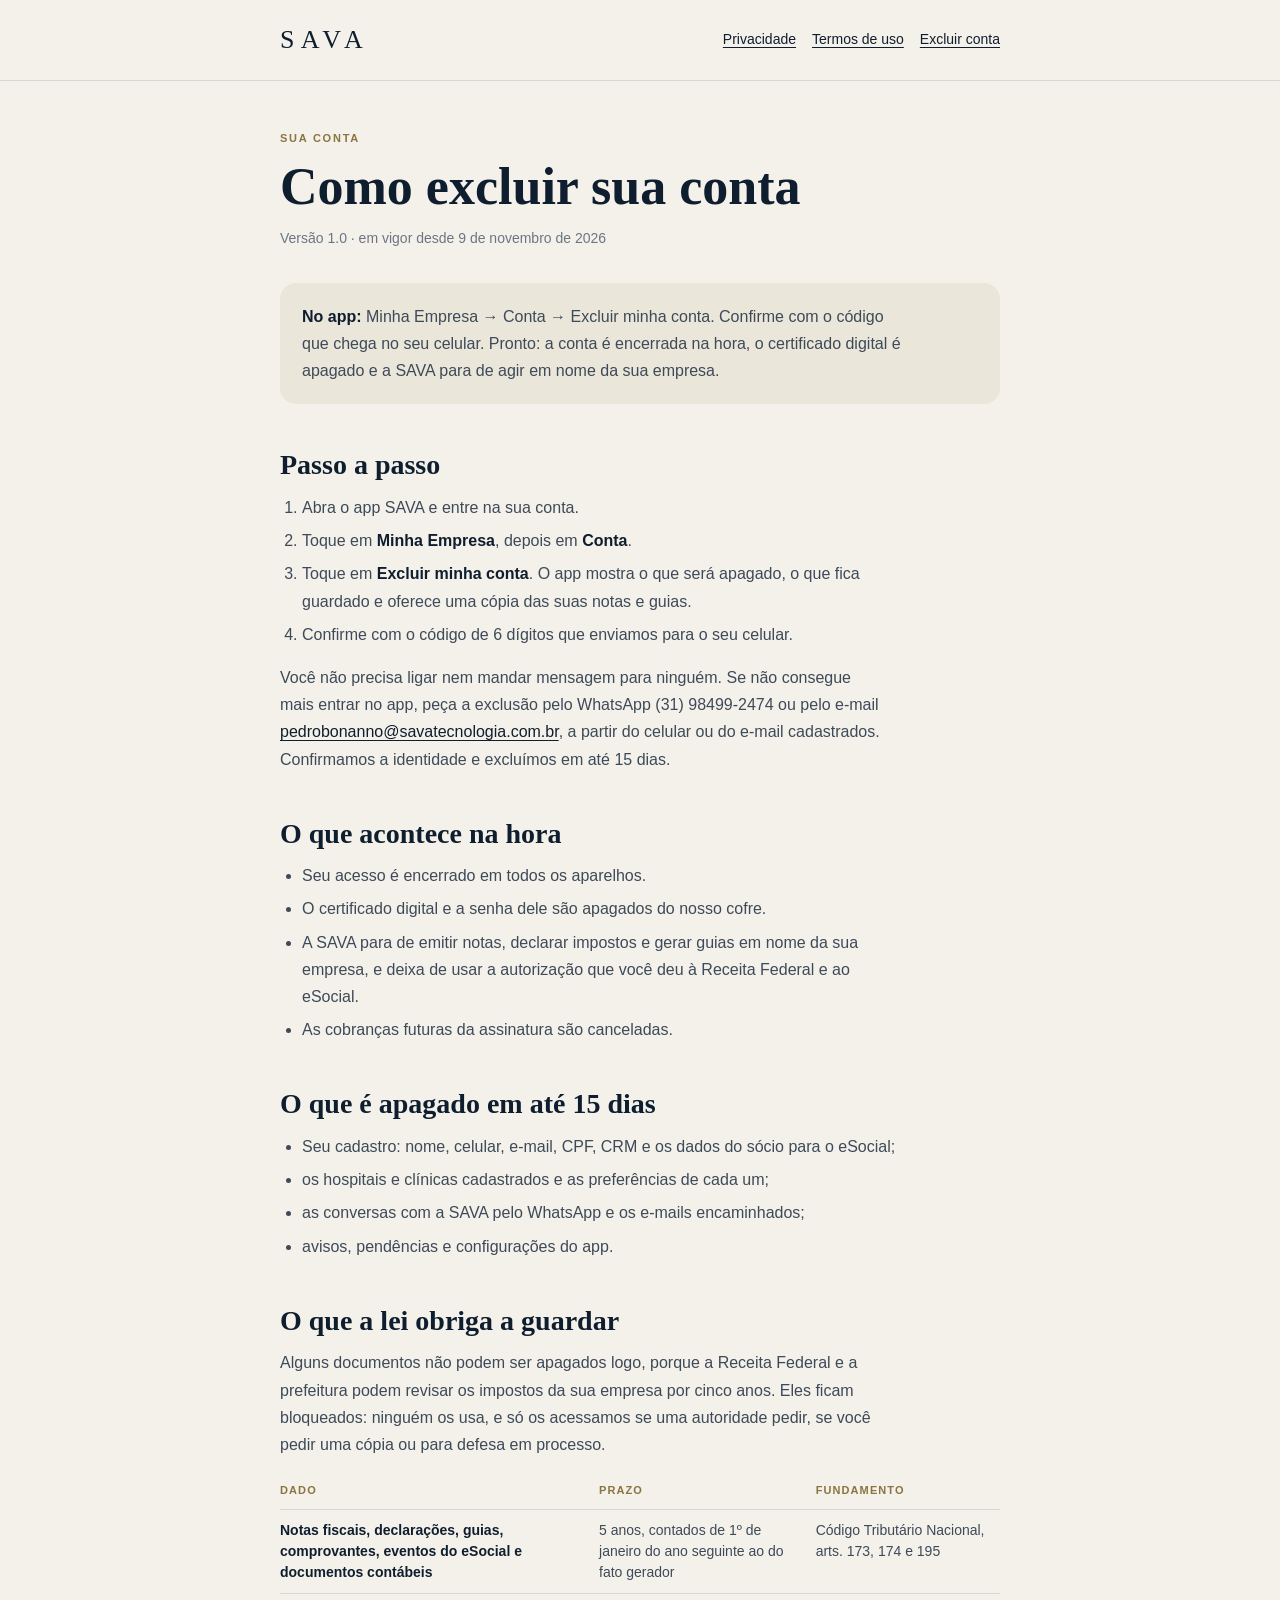
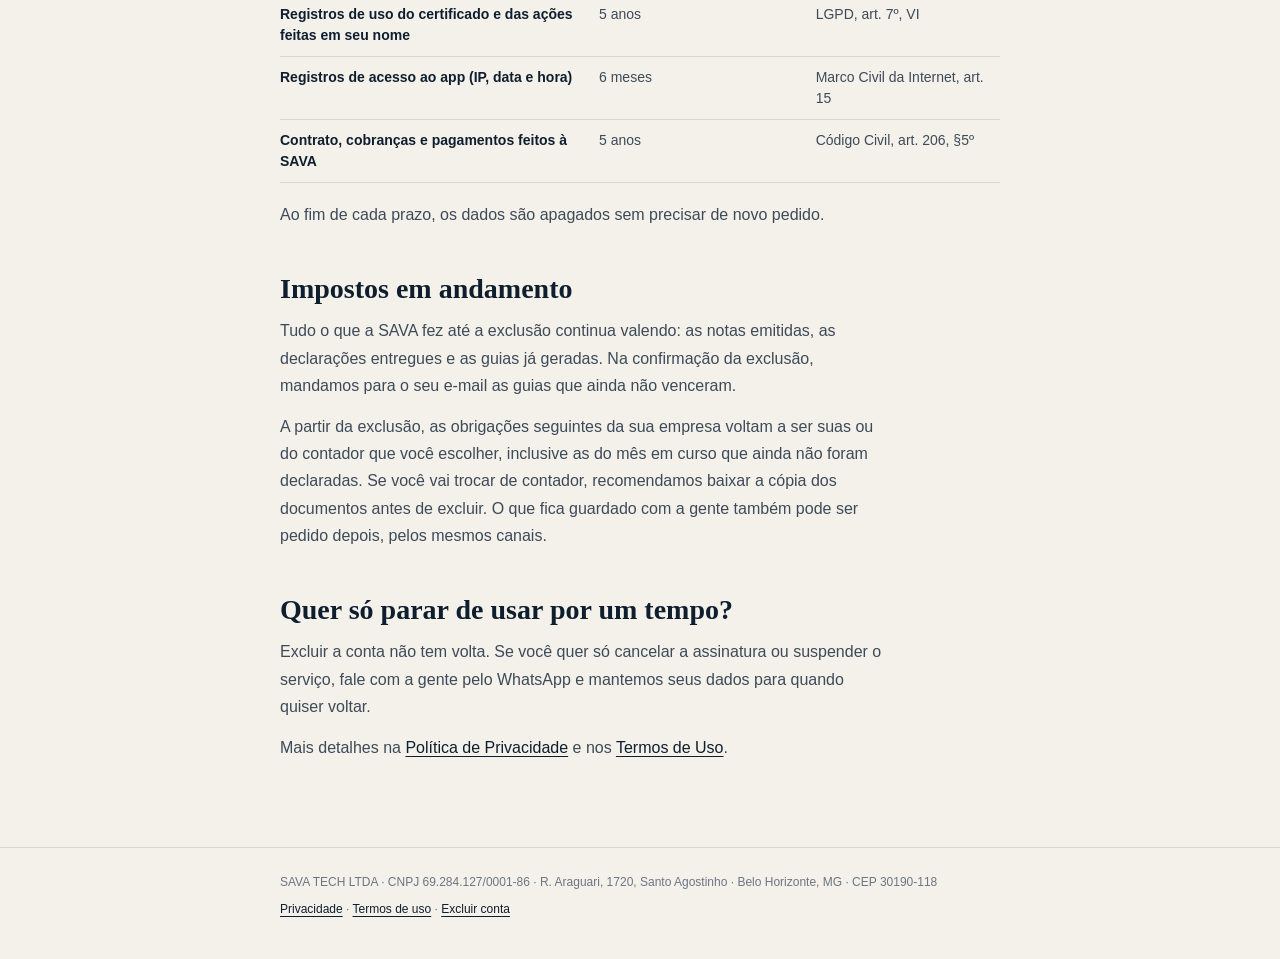
==== excluir-conta.html @ 722feccc "Publica política de privacidade, termos de uso e página de exclusão de conta Exigidos pela Apple par" ====
<!DOCTYPE html>
<html lang="pt-BR">
<head>
<meta charset="utf-8">
<meta name="viewport" content="width=device-width, initial-scale=1">
<title>Excluir conta · SAVA</title>
<meta name="description" content="Como excluir sua conta na SAVA, o que é apagado na hora e o que a lei obriga a guardar.">
<link rel="canonical" href="https://savatecnologia.com.br/excluir-conta">
<meta name="theme-color" content="#0f1e2e">
<link rel="icon" href="/favicon.ico" sizes="32x32">
<link rel="icon" type="image/svg+xml" href="/favicon.svg">
<link rel="stylesheet" href="/legal.css">
</head>
<body>
<header class="topo"><div><a class="marca" href="/">SAVA</a><nav aria-label="Documentos legais"><a href="/privacidade">Privacidade</a><a href="/termos">Termos de uso</a><a href="/excluir-conta" aria-current="page">Excluir conta</a></nav></div></header>
<main>
  <p class="olho">Sua conta</p>
  <h1>Como excluir sua conta</h1>
  <p class="vigencia">Versão 1.0 · em vigor desde 9 de novembro de 2026</p>

  <div class="resumo">
    <p><strong>No app:</strong> Minha Empresa → Conta → Excluir minha conta. Confirme com o código que chega no seu celular. Pronto: a conta é encerrada na hora, o certificado digital é apagado e a SAVA para de agir em nome da sua empresa.</p>
  </div>

  <h2>Passo a passo</h2>
  <ol>
    <li>Abra o app SAVA e entre na sua conta.</li>
    <li>Toque em <strong>Minha Empresa</strong>, depois em <strong>Conta</strong>.</li>
    <li>Toque em <strong>Excluir minha conta</strong>. O app mostra o que será apagado, o que fica guardado e oferece uma cópia das suas notas e guias.</li>
    <li>Confirme com o código de 6 dígitos que enviamos para o seu celular.</li>
  </ol>
  <p>Você não precisa ligar nem mandar mensagem para ninguém. Se não consegue mais entrar no app, peça a exclusão pelo WhatsApp (31) 98499-2474 ou pelo e-mail <a href="mailto:pedrobonanno@savatecnologia.com.br">pedrobonanno@savatecnologia.com.br</a>, a partir do celular ou do e-mail cadastrados. Confirmamos a identidade e excluímos em até 15 dias.</p>

  <h2>O que acontece na hora</h2>
  <ul>
    <li>Seu acesso é encerrado em todos os aparelhos.</li>
    <li>O certificado digital e a senha dele são apagados do nosso cofre.</li>
    <li>A SAVA para de emitir notas, declarar impostos e gerar guias em nome da sua empresa, e deixa de usar a autorização que você deu à Receita Federal e ao eSocial.</li>
    <li>As cobranças futuras da assinatura são canceladas.</li>
  </ul>

  <h2>O que é apagado em até 15 dias</h2>
  <ul>
    <li>Seu cadastro: nome, celular, e-mail, CPF, CRM e os dados do sócio para o eSocial;</li>
    <li>os hospitais e clínicas cadastrados e as preferências de cada um;</li>
    <li>as conversas com a SAVA pelo WhatsApp e os e-mails encaminhados;</li>
    <li>avisos, pendências e configurações do app.</li>
  </ul>

  <h2>O que a lei obriga a guardar</h2>
  <p>Alguns documentos não podem ser apagados logo, porque a Receita Federal e a prefeitura podem revisar os impostos da sua empresa por cinco anos. Eles ficam bloqueados: ninguém os usa, e só os acessamos se uma autoridade pedir, se você pedir uma cópia ou para defesa em processo.</p>
  <div class="tabela">
    <table>
      <thead><tr><th>Dado</th><th>Prazo</th><th>Fundamento</th></tr></thead>
      <tbody>
        <tr><td>Notas fiscais, declarações, guias, comprovantes, eventos do eSocial e documentos contábeis</td><td>5 anos, contados de 1º de janeiro do ano seguinte ao do fato gerador</td><td>Código Tributário Nacional, arts. 173, 174 e 195</td></tr>
        <tr><td>Registros de uso do certificado e das ações feitas em seu nome</td><td>5 anos</td><td>LGPD, art. 7º, VI</td></tr>
        <tr><td>Registros de acesso ao app (IP, data e hora)</td><td>6 meses</td><td>Marco Civil da Internet, art. 15</td></tr>
        <tr><td>Contrato, cobranças e pagamentos feitos à SAVA</td><td>5 anos</td><td>Código Civil, art. 206, §5º</td></tr>
      </tbody>
    </table>
  </div>
  <p>Ao fim de cada prazo, os dados são apagados sem precisar de novo pedido.</p>

  <h2>Impostos em andamento</h2>
  <p>Tudo o que a SAVA fez até a exclusão continua valendo: as notas emitidas, as declarações entregues e as guias já geradas. Na confirmação da exclusão, mandamos para o seu e-mail as guias que ainda não venceram.</p>
  <p>A partir da exclusão, as obrigações seguintes da sua empresa voltam a ser suas ou do contador que você escolher, inclusive as do mês em curso que ainda não foram declaradas. Se você vai trocar de contador, recomendamos baixar a cópia dos documentos antes de excluir. O que fica guardado com a gente também pode ser pedido depois, pelos mesmos canais.</p>

  <h2>Quer só parar de usar por um tempo?</h2>
  <p>Excluir a conta não tem volta. Se você quer só cancelar a assinatura ou suspender o serviço, fale com a gente pelo WhatsApp e mantemos seus dados para quando quiser voltar.</p>

  <p>Mais detalhes na <a href="/privacidade">Política de Privacidade</a> e nos <a href="/termos">Termos de Uso</a>.</p>
</main>
<footer><div><span>SAVA TECH LTDA · CNPJ 69.284.127/0001-86 · R. Araguari, 1720, Santo Agostinho · Belo Horizonte, MG · CEP 30190-118</span><span><a href="/privacidade">Privacidade</a> · <a href="/termos">Termos de uso</a> · <a href="/excluir-conta">Excluir conta</a></span></div></footer>
</body>
</html>
---- legal.css ----
/* Páginas legais (privacidade, termos, exclusão de conta). Mesma paleta e fontes da página inicial. */
@font-face { font-family: 'Cormorant Garamond'; font-style: normal; font-weight: 500 600; font-display: swap; src: url("assets/5ce275e7.woff2") format('woff2'); }
@font-face { font-family: 'Instrument Sans'; font-style: normal; font-weight: 400 600; font-display: swap; src: url("assets/b12387ae.woff2") format('woff2'); }

:root {
  --fundo: #f4f1ea; --tinta: #0f1e2e; --texto: #3d4a58; --suave: #6b7683;
  --ouro: #8a7440; --linha: rgba(15, 30, 46, .12); --caixa: #ebe6da;
  --serif: 'Cormorant Garamond', Georgia, serif;
  --sans: 'Instrument Sans', Helvetica, Arial, sans-serif;
}
* { box-sizing: border-box; }
html { -webkit-text-size-adjust: 100%; }
body { margin: 0; background: var(--fundo); color: var(--texto); font: 16px/1.7 var(--sans); }
a { color: var(--tinta); text-underline-offset: 3px; }
a:focus-visible { outline: 2px solid var(--ouro); outline-offset: 2px; }

.topo { border-bottom: 1px solid var(--linha); }
.topo div { max-width: 760px; margin: 0 auto; padding: 18px 20px; display: flex; justify-content: space-between; align-items: center; gap: 16px; }
.marca { font-family: var(--serif); font-size: 26px; font-weight: 500; letter-spacing: .24em; color: var(--tinta); text-decoration: none; }
.topo nav { display: flex; gap: 16px; flex-wrap: wrap; font-size: 14px; }

main { max-width: 760px; margin: 0 auto; padding: 48px 20px 72px; }
.olho { font-size: 11px; letter-spacing: .16em; text-transform: uppercase; color: var(--ouro); font-weight: 600; margin: 0 0 10px; }
h1 { font-family: var(--serif); font-weight: 600; color: var(--tinta); font-size: clamp(36px, 7vw, 52px); line-height: 1.1; margin: 0 0 12px; text-wrap: balance; }
.vigencia { font-size: 14px; color: var(--suave); margin: 0 0 32px; }
h2 { font-family: var(--serif); font-weight: 600; color: var(--tinta); font-size: 28px; line-height: 1.2; margin: 44px 0 12px; text-wrap: balance; }
h3 { font-size: 16px; color: var(--tinta); margin: 24px 0 6px; }
p, li { max-width: 68ch; }
p { margin: 0 0 14px; }
ul, ol { margin: 0 0 16px; padding-left: 22px; }
li { margin-bottom: 6px; }
strong { color: var(--tinta); font-weight: 600; }

.resumo { background: var(--caixa); border-radius: 16px; padding: 20px 22px; margin: 0 0 8px; }
.resumo p:last-child, .resumo ul:last-child { margin-bottom: 0; }

.tabela { overflow-x: auto; margin: 0 0 18px; }
table { border-collapse: collapse; width: 100%; min-width: 560px; font-size: 14px; line-height: 1.5; }
th, td { text-align: left; vertical-align: top; padding: 10px 14px 10px 0; border-bottom: 1px solid var(--linha); }
th { font-size: 11px; letter-spacing: .1em; text-transform: uppercase; color: var(--ouro); font-weight: 600; }
td:first-child { color: var(--tinta); font-weight: 600; }

.indice { columns: 2 240px; font-size: 14px; padding-left: 20px; margin-bottom: 8px; }

footer { border-top: 1px solid var(--linha); }
footer div { max-width: 760px; margin: 0 auto; padding: 24px 20px 40px; font-size: 12px; color: var(--suave); display: flex; flex-direction: column; gap: 6px; }
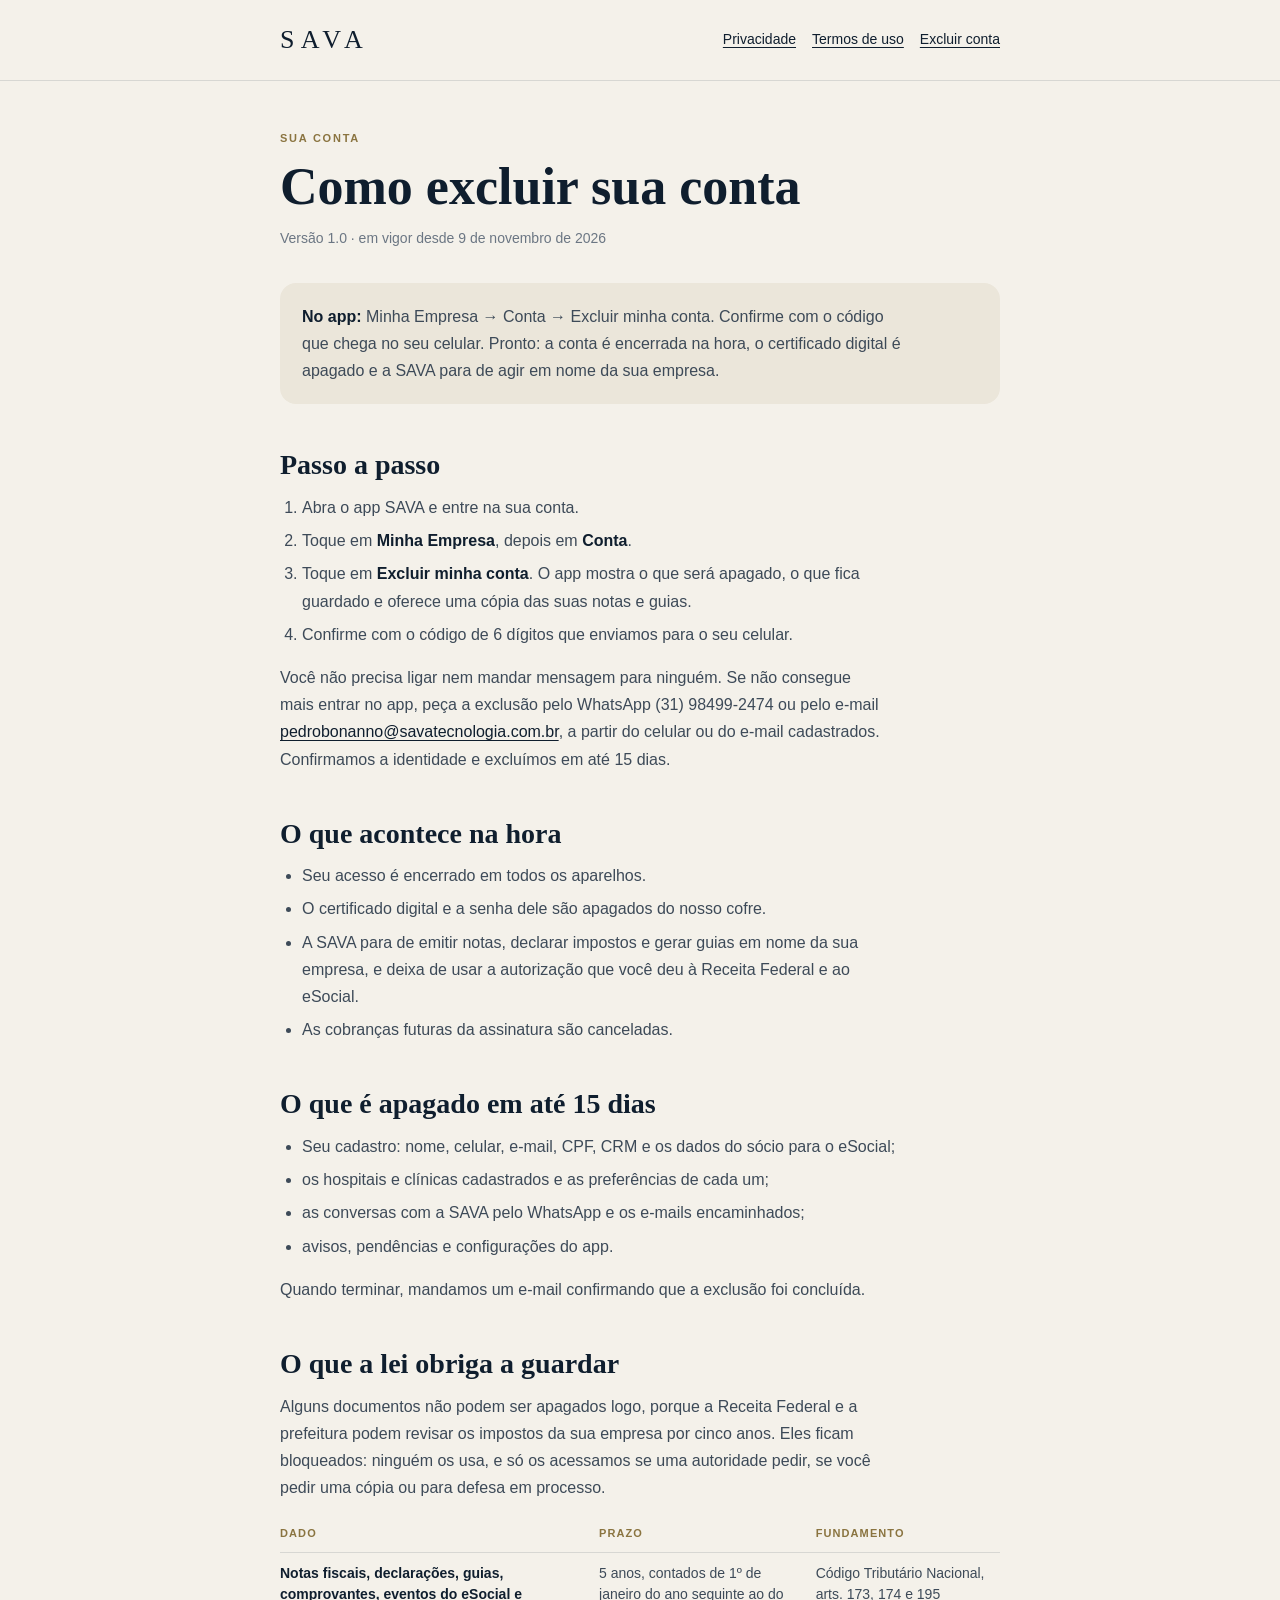
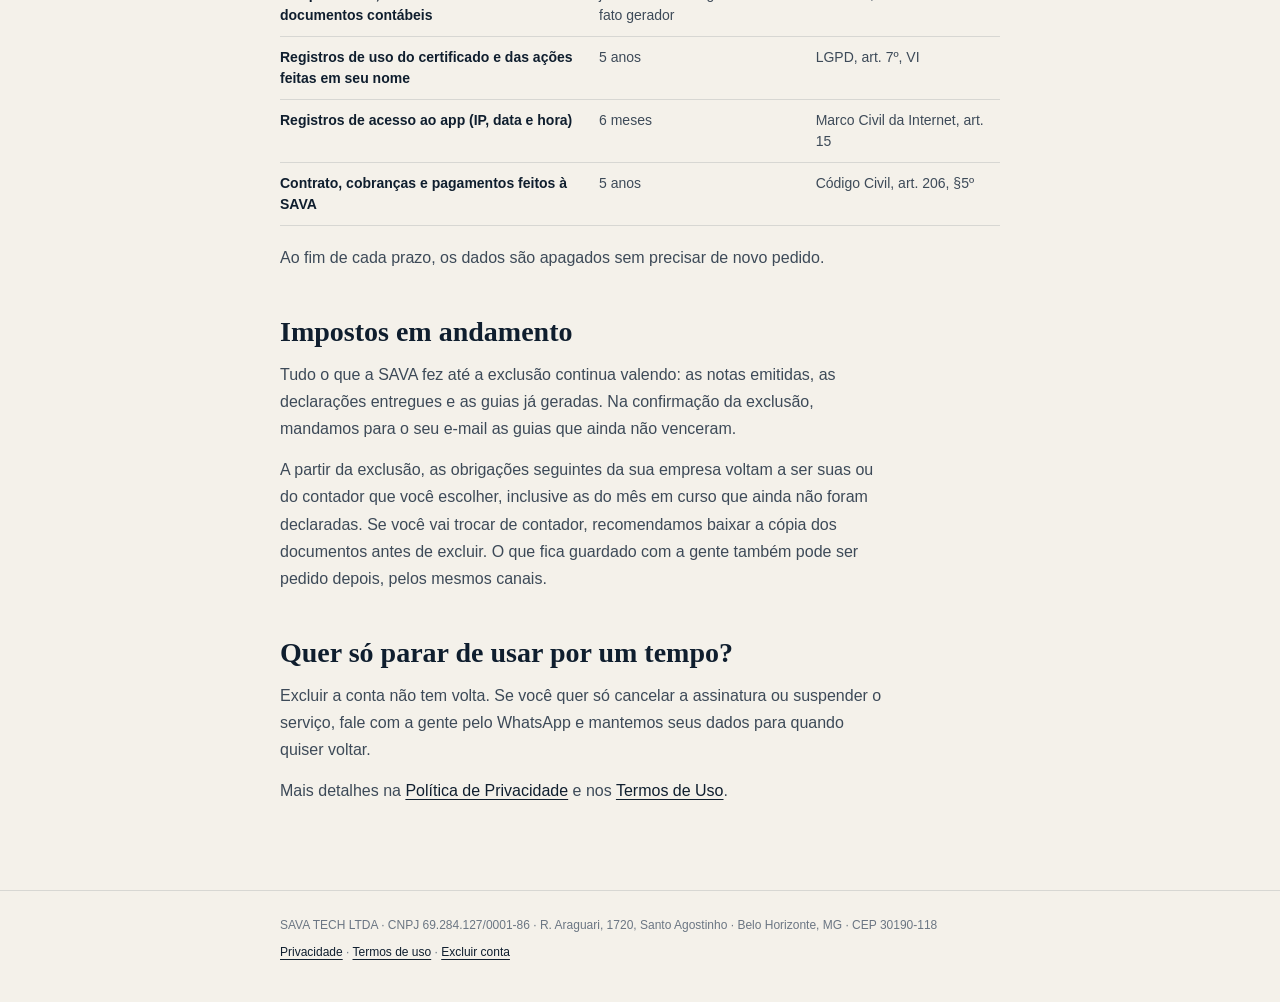
==== commit 7647688a: "Páginas legais: dados de terceiros, aviso de exclusão concluída e débitos em aberto Ajustes a partir" ====
--- a/excluir-conta.html
+++ b/excluir-conta.html
@@ -46,6 +46,7 @@
     <li>as conversas com a SAVA pelo WhatsApp e os e-mails encaminhados;</li>
     <li>avisos, pendências e configurações do app.</li>
   </ul>
+  <p>Quando terminar, mandamos um e-mail confirmando que a exclusão foi concluída.</p>
 
   <h2>O que a lei obriga a guardar</h2>
   <p>Alguns documentos não podem ser apagados logo, porque a Receita Federal e a prefeitura podem revisar os impostos da sua empresa por cinco anos. Eles ficam bloqueados: ninguém os usa, e só os acessamos se uma autoridade pedir, se você pedir uma cópia ou para defesa em processo.</p>
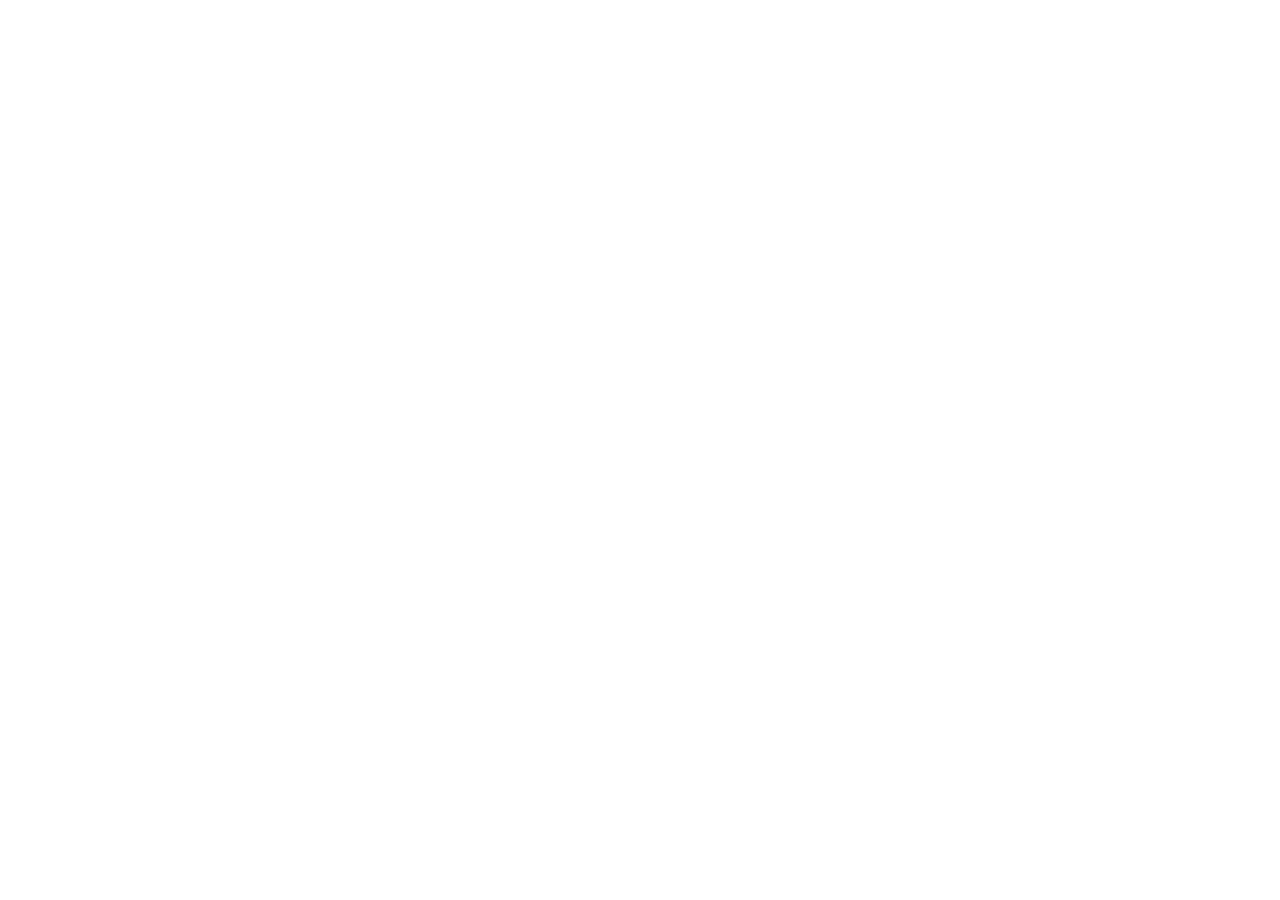
==== commit 5c7cd6c3: "Páginas legais passam a morar no app: rodapé aponta pra app.savatecnologia.com.br e os endereços ant" ====
--- a/excluir-conta.html
+++ b/excluir-conta.html
@@ -4,74 +4,12 @@
 <meta charset="utf-8">
 <meta name="viewport" content="width=device-width, initial-scale=1">
 <title>Excluir conta · SAVA</title>
-<meta name="description" content="Como excluir sua conta na SAVA, o que é apagado na hora e o que a lei obriga a guardar.">
-<link rel="canonical" href="https://savatecnologia.com.br/excluir-conta">
-<meta name="theme-color" content="#0f1e2e">
-<link rel="icon" href="/favicon.ico" sizes="32x32">
-<link rel="icon" type="image/svg+xml" href="/favicon.svg">
-<link rel="stylesheet" href="/legal.css">
+<meta name="robots" content="noindex">
+<link rel="canonical" href="https://app.savatecnologia.com.br/excluir-conta">
+<meta http-equiv="refresh" content="0; url=https://app.savatecnologia.com.br/excluir-conta">
+<script>location.replace('https://app.savatecnologia.com.br/excluir-conta' + location.search + location.hash)</script>
 </head>
-<body>
-<header class="topo"><div><a class="marca" href="/">SAVA</a><nav aria-label="Documentos legais"><a href="/privacidade">Privacidade</a><a href="/termos">Termos de uso</a><a href="/excluir-conta" aria-current="page">Excluir conta</a></nav></div></header>
-<main>
-  <p class="olho">Sua conta</p>
-  <h1>Como excluir sua conta</h1>
-  <p class="vigencia">Versão 1.0 · em vigor desde 9 de novembro de 2026</p>
-
-  <div class="resumo">
-    <p><strong>No app:</strong> Minha Empresa → Conta → Excluir minha conta. Confirme com o código que chega no seu celular. Pronto: a conta é encerrada na hora, o certificado digital é apagado e a SAVA para de agir em nome da sua empresa.</p>
-  </div>
-
-  <h2>Passo a passo</h2>
-  <ol>
-    <li>Abra o app SAVA e entre na sua conta.</li>
-    <li>Toque em <strong>Minha Empresa</strong>, depois em <strong>Conta</strong>.</li>
-    <li>Toque em <strong>Excluir minha conta</strong>. O app mostra o que será apagado, o que fica guardado e oferece uma cópia das suas notas e guias.</li>
-    <li>Confirme com o código de 6 dígitos que enviamos para o seu celular.</li>
-  </ol>
-  <p>Você não precisa ligar nem mandar mensagem para ninguém. Se não consegue mais entrar no app, peça a exclusão pelo WhatsApp (31) 98499-2474 ou pelo e-mail <a href="mailto:pedrobonanno@savatecnologia.com.br">pedrobonanno@savatecnologia.com.br</a>, a partir do celular ou do e-mail cadastrados. Confirmamos a identidade e excluímos em até 15 dias.</p>
-
-  <h2>O que acontece na hora</h2>
-  <ul>
-    <li>Seu acesso é encerrado em todos os aparelhos.</li>
-    <li>O certificado digital e a senha dele são apagados do nosso cofre.</li>
-    <li>A SAVA para de emitir notas, declarar impostos e gerar guias em nome da sua empresa, e deixa de usar a autorização que você deu à Receita Federal e ao eSocial.</li>
-    <li>As cobranças futuras da assinatura são canceladas.</li>
-  </ul>
-
-  <h2>O que é apagado em até 15 dias</h2>
-  <ul>
-    <li>Seu cadastro: nome, celular, e-mail, CPF, CRM e os dados do sócio para o eSocial;</li>
-    <li>os hospitais e clínicas cadastrados e as preferências de cada um;</li>
-    <li>as conversas com a SAVA pelo WhatsApp e os e-mails encaminhados;</li>
-    <li>avisos, pendências e configurações do app.</li>
-  </ul>
-  <p>Quando terminar, mandamos um e-mail confirmando que a exclusão foi concluída.</p>
-
-  <h2>O que a lei obriga a guardar</h2>
-  <p>Alguns documentos não podem ser apagados logo, porque a Receita Federal e a prefeitura podem revisar os impostos da sua empresa por cinco anos. Eles ficam bloqueados: ninguém os usa, e só os acessamos se uma autoridade pedir, se você pedir uma cópia ou para defesa em processo.</p>
-  <div class="tabela">
-    <table>
-      <thead><tr><th>Dado</th><th>Prazo</th><th>Fundamento</th></tr></thead>
-      <tbody>
-        <tr><td>Notas fiscais, declarações, guias, comprovantes, eventos do eSocial e documentos contábeis</td><td>5 anos, contados de 1º de janeiro do ano seguinte ao do fato gerador</td><td>Código Tributário Nacional, arts. 173, 174 e 195</td></tr>
-        <tr><td>Registros de uso do certificado e das ações feitas em seu nome</td><td>5 anos</td><td>LGPD, art. 7º, VI</td></tr>
-        <tr><td>Registros de acesso ao app (IP, data e hora)</td><td>6 meses</td><td>Marco Civil da Internet, art. 15</td></tr>
-        <tr><td>Contrato, cobranças e pagamentos feitos à SAVA</td><td>5 anos</td><td>Código Civil, art. 206, §5º</td></tr>
-      </tbody>
-    </table>
-  </div>
-  <p>Ao fim de cada prazo, os dados são apagados sem precisar de novo pedido.</p>
-
-  <h2>Impostos em andamento</h2>
-  <p>Tudo o que a SAVA fez até a exclusão continua valendo: as notas emitidas, as declarações entregues e as guias já geradas. Na confirmação da exclusão, mandamos para o seu e-mail as guias que ainda não venceram.</p>
-  <p>A partir da exclusão, as obrigações seguintes da sua empresa voltam a ser suas ou do contador que você escolher, inclusive as do mês em curso que ainda não foram declaradas. Se você vai trocar de contador, recomendamos baixar a cópia dos documentos antes de excluir. O que fica guardado com a gente também pode ser pedido depois, pelos mesmos canais.</p>
-
-  <h2>Quer só parar de usar por um tempo?</h2>
-  <p>Excluir a conta não tem volta. Se você quer só cancelar a assinatura ou suspender o serviço, fale com a gente pelo WhatsApp e mantemos seus dados para quando quiser voltar.</p>
-
-  <p>Mais detalhes na <a href="/privacidade">Política de Privacidade</a> e nos <a href="/termos">Termos de Uso</a>.</p>
-</main>
-<footer><div><span>SAVA TECH LTDA · CNPJ 69.284.127/0001-86 · R. Araguari, 1720, Santo Agostinho · Belo Horizonte, MG · CEP 30190-118</span><span><a href="/privacidade">Privacidade</a> · <a href="/termos">Termos de uso</a> · <a href="/excluir-conta">Excluir conta</a></span></div></footer>
+<body style="font-family:system-ui,sans-serif;padding:24px">
+<p>Esta página mudou de endereço: <a href="https://app.savatecnologia.com.br/excluir-conta">app.savatecnologia.com.br/excluir-conta</a></p>
 </body>
 </html>
